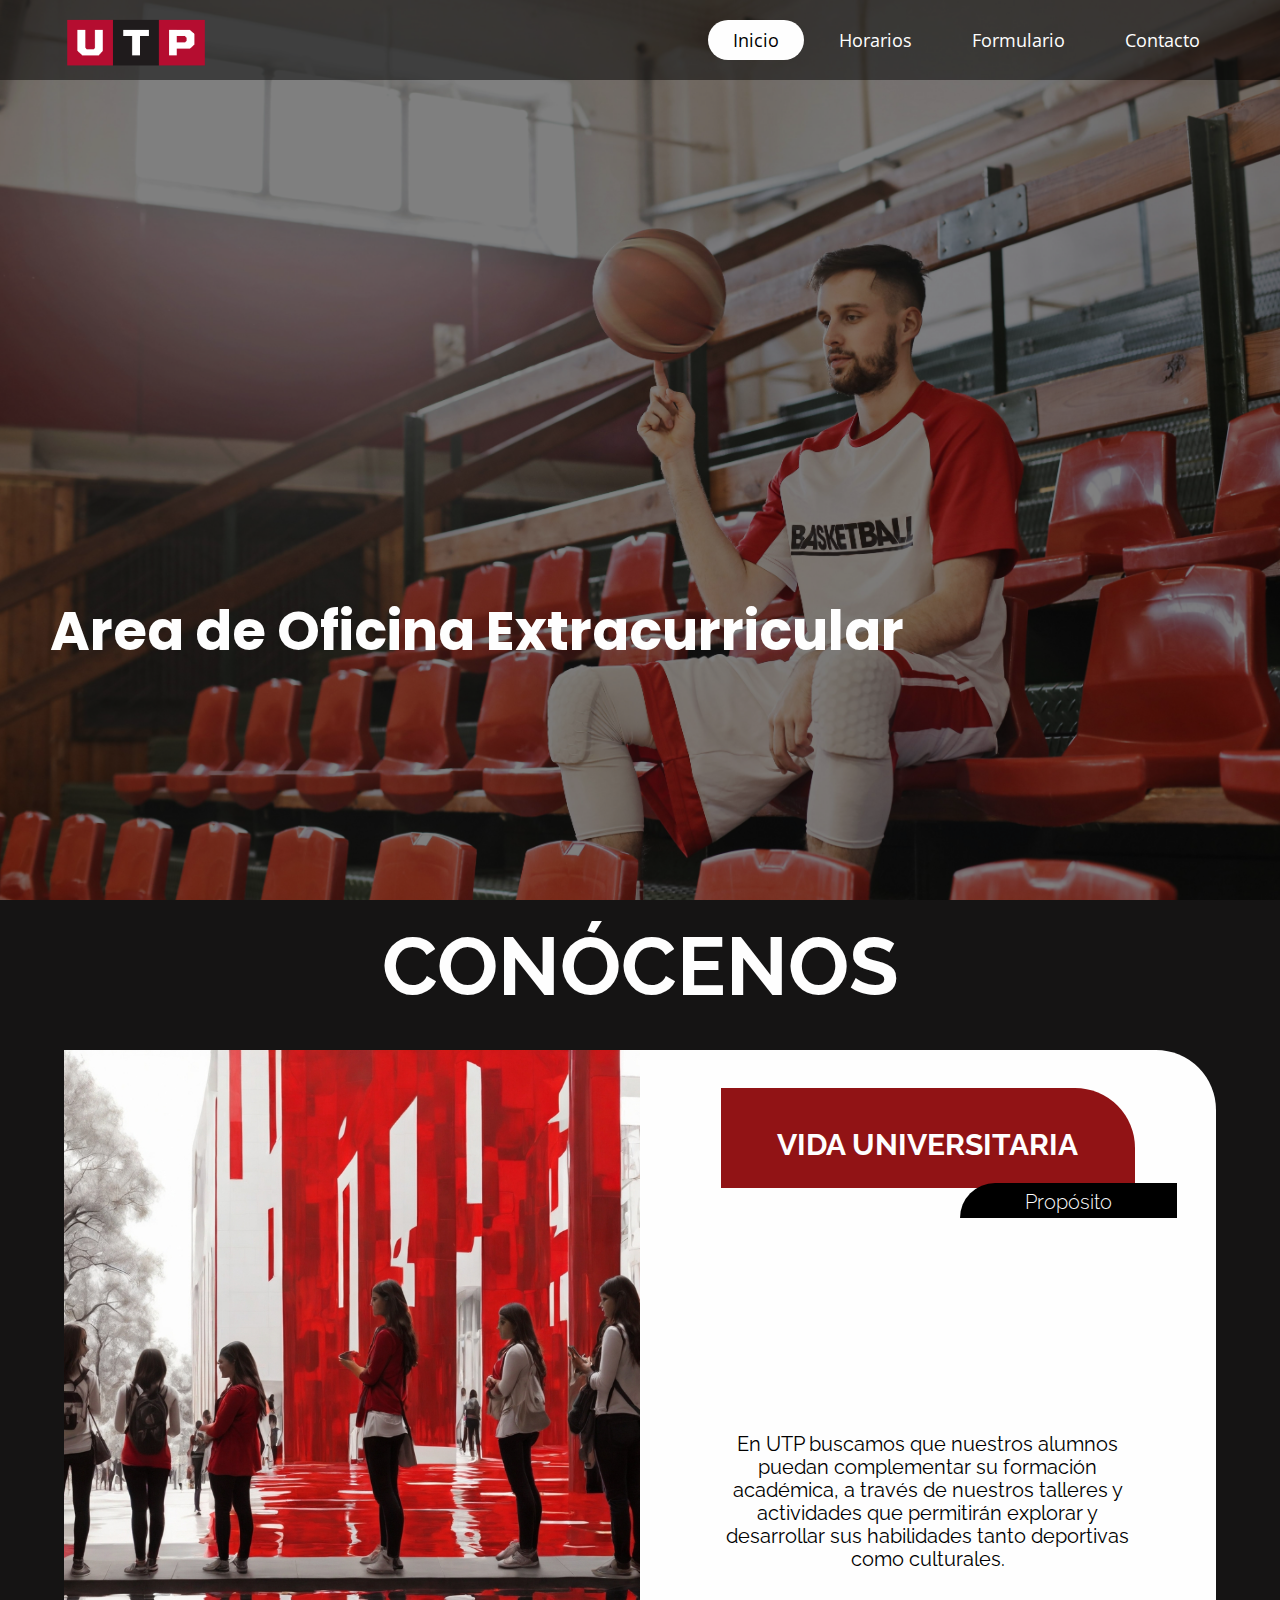
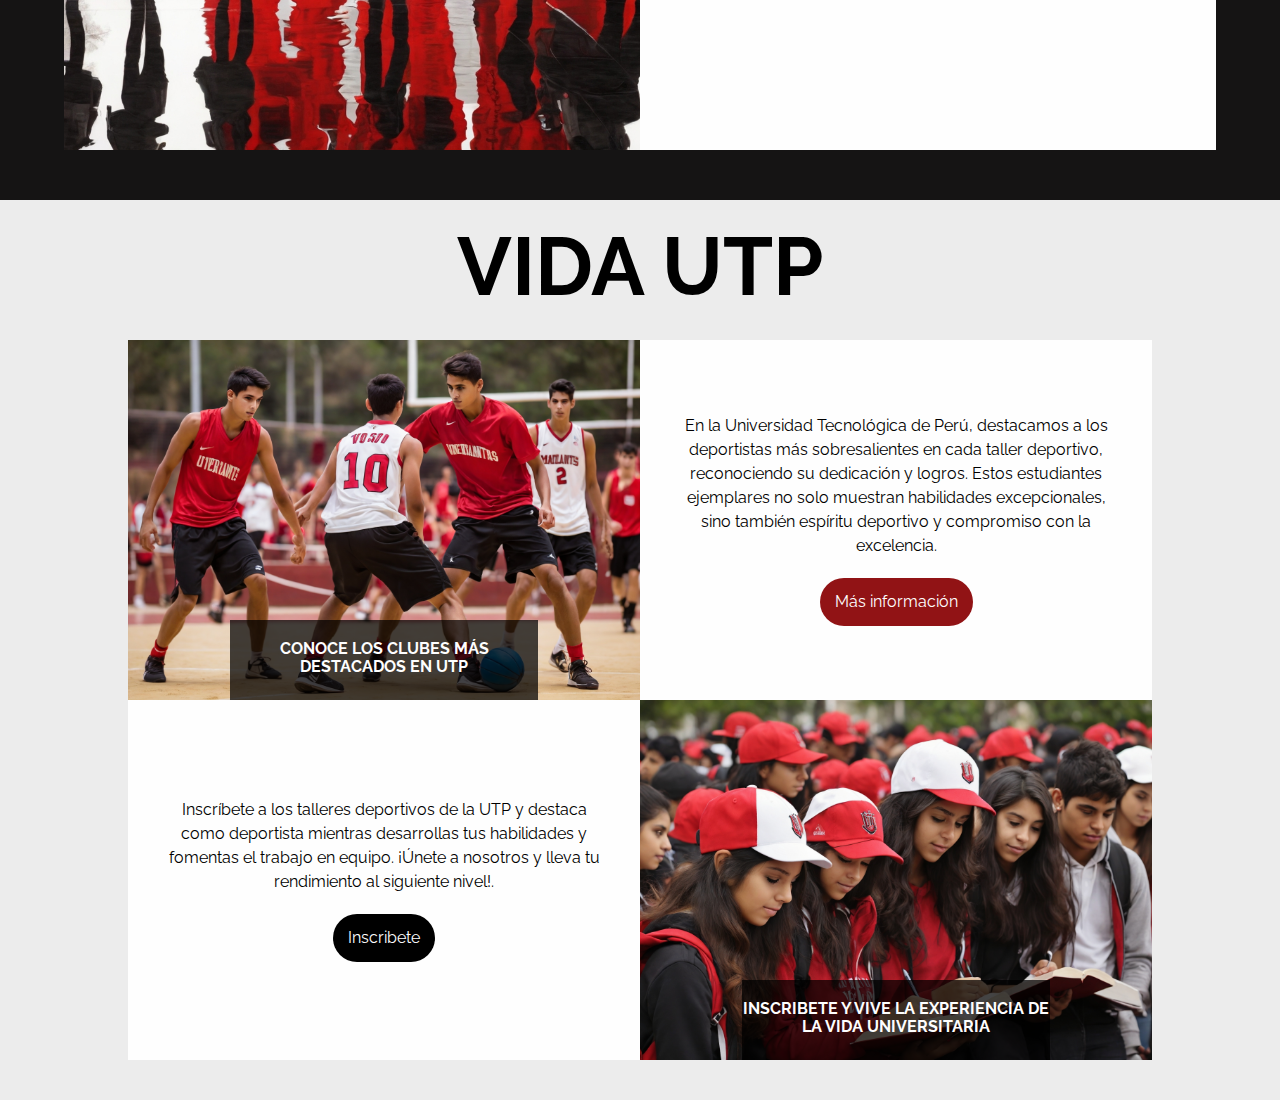
==== index.html @ 720a5a63 "Agregando Vida Utp - Sin responsive" ====
<!DOCTYPE html>
<html lang="es">

<head>
    <meta charset="UTF-8">
    <meta name="viewport" content="width=device-width, initial-scale=1.0">
    <link rel="stylesheet" href="normalize.css">
    <link rel="stylesheet" href="style.css">
    <title>Area Extracurricular</title>
</head>

<body>
    <header>
        <section class="navegacion">
            <div class="logo">
                <img src="img-nav/logo.png" alt="Logo">
            </div>

            <div class="hamburger">
                <div class="line"></div>
                <div class="line"></div>
                <div class="line"></div>
            </div>

            <nav class="nav-bar">
                <ul>
                    <li><a href="" class="active">Inicio</a></li>
                    <li><a href="">Horarios</a></li>
                    <li><a href="">Formulario</a></li>
                    <li><a href="">Contacto</a></li>
                </ul>
        </section>
        <section class="container-titulo">
            <h1 class="portada-titulo">Area de Oficina Extracurricular</h1>
        </section>
    </header>

    <section class="conocenos">
        <div class="conocenos-titulo">
            <h2>CONÓCENOS</h2>
        </div>
        <div class="conocenos-container">
            <div class="conocenos-image"></div>
            <div class="conocenos-descripcion">
                <div class="descripcion-container">
                    <div class="desc-container-1">
                        <h3>VIDA UNIVERSITARIA</h3>
                    </div>
                    <div class="desc-container-2">
                        <h4>Propósito</h4>
                    </div>
                </div>
                <div class="descripcion-parrafo">
                    <p>
                        En UTP buscamos que nuestros alumnos puedan complementar su formación académica, 
                        a través de nuestros talleres y actividades que permitirán explorar y desarrollar 
                        sus habilidades tanto deportivas como culturales.
                    </p>
                </div>
            </div>
        </div>
    </section>

    <section class="vida-utp">
        <div class="vida-utp__titulo">
            <h2>VIDA UTP</h2>
        </div>
        <div class="vida-utp__container">
            <div class="vida-utp__c1 cont-principal">
                <div class="vida-utp__box">
                    <p>Conoce los clubes más destacados
                        en utp</p>
                </div>
            </div>
            <div class="vida-utp__c2 cont-principal">
                <p>En la Universidad Tecnológica de Perú, destacamos a los deportistas más sobresalientes 
                    en cada taller deportivo, reconociendo su dedicación y logros. Estos estudiantes ejemplares 
                    no solo muestran habilidades excepcionales, sino también espíritu deportivo y compromiso 
                    con la excelencia.</p>
                <a href="">Más información</a>
            </div>
            <div class="vida-utp__c3 cont-principal">
                <p>Inscríbete a los talleres deportivos de la UTP y destaca como deportista mientras desarrollas 
                    tus habilidades y fomentas el trabajo en equipo. ¡Únete a nosotros y lleva tu rendimiento al 
                    siguiente nivel!.</p>
                <a href="">Inscribete</a>
            </div>
            <div class="vida-utp__c4 cont-principal">
                <div class="vida-utp__box">
                   <p>Inscribete y vive la experiencia de la vida universitaria</p>
                </div>
            </div>
        </div>
    </section>
    <script src="script.js"></script>
</body>

</html>
---- style.css ----
@import url("https://fonts.googleapis.com/css2?family=Open+Sans:ital,wght@0,300..800;1,300..800&family=Poppins:ital,wght@0,100;0,200;0,300;0,400;0,500;0,600;0,700;0,800;0,900;1,100;1,200;1,300;1,400;1,500;1,600;1,700;1,800;1,900&family=Raleway:ital,wght@0,100..900;1,100..900&display=swap");

* {
  margin: 0;
  padding: 0;
  box-sizing: border-box;
  list-style: none;
  text-decoration: none;
  font-family: "Raleway", sans-serif;
}

/************************ NAVEGACION *********************************/

header {
  background-image: url(img-nav/portada.jpg);
  background-size: cover;
  background-position: center;
  box-shadow: inset 0 0 0 1000px rgba(0, 0, 0, 0.5);
  width: 100%;
  height: 100vh;
}

.navegacion {
  width: 100%;
  height: 80px;
  background-color: rgba(0, 0, 0, 0.5);
  display: flex;
  align-items: center;
  justify-content: space-between;
  padding: 0 50px;
}

.navegacion .logo img {
  width: 150px;
  margin-top: 10px;
  margin-left: 10px;
}

.hamburger {
  display: none;
}

.nav-bar ul {
  display: flex;
}

.nav-bar ul li a {
  font-family: "Open Sans", sans-serif;
  display: block;
  color: #fefefe;
  font-size: 18px;
  padding: 10px 25px;
  border-radius: 50px;
  transition: 0.2s;
  margin: 0 5px;
}

.nav-bar ul li a:hover {
  background-color: #fefefe;
  color: black;
}

.nav-bar ul li a.active {
  background-color: #fefefe;
  color: black;
}

/************************ PORTADA *********************************/

.container-titulo {
  width: 100%;
  padding: 520px 50px 0 50px;
}

.portada-titulo {
  font-family: "Poppins", sans-serif;
  color: #fefefe;
  font-size: 54px;
  font-weight: bold;
  margin: 0;
}

/************************ CONOCENOS *********************************/

.conocenos {
  background-color: #151414;
  width: 100%;
  height: 100vh;
}

.conocenos-titulo {
  width: 90%;
  height: 120px;
  color: #fefefe;
  font-size: 54px;
  font-weight: bold;
  margin: 0 auto;
  text-align: center;
  padding: 20px 0;
}

.conocenos-container {
  width: 90%;
  height: calc(100vh - 200px);
  margin: 30px auto 0 auto;
  background-color: #fefefe;
  border-radius: 0 60px 0 0;
  display: flex;
}

.conocenos-image {
  width: 50%;
  height: 100%;
  background-image: url(img-presentacion/vida.jpg);
  background-size: cover;
  background-position: center;
}

.conocenos-descripcion {
  width: 50%;
  height: 100%;
  border-radius: inherit;
  display: flex;
  flex-direction: column;
  justify-content: space-evenly;
}

.descripcion-container {
  width: 90%;
  max-width: 600px;
  height: 30%;
  max-height: 165px;
  margin: 0 auto;
  position: relative;
  flex-direction: column;
  justify-content: start;
}

.desc-container-1 {
  width: 80%;
  height: 120px;
  margin: 0 auto;
  background-color: #911315;
  border-radius: 0 60px 0 0;
}

.desc-container-1 h3 {
  color: #fefefe;
  font-size: 36px;
  font-weight: bold;
  margin: 0;
  padding: 40px 0;
  text-align: center;
}

.desc-container-2 {
  width: 217px;
  height: 40px;
  background-color: #000000;
  border-radius: 60px 0 0 0;
  position: absolute;
  right: 10px;
  bottom: 25px;
}

.desc-container-2 h4 {
  text-align: center;
  font-size: 24px;
  color: #fefefe;
  padding-top: 8px;
  font-weight: 300;
}

.descripcion-parrafo {
  width: 90%;
  height: 60%;
  margin: 0 auto;
  font-size: 25px;
  text-align: center;
  padding: 040px;
  display: flex;
  align-items: center;
}

/************************ VIDA UTP *********************************/
.vida-utp{
    background-color: #ECECEC;
    width: 100%;
    height: 100vh;
}

.vida-utp__titulo{
    width: 80%;
    height: 120px;
    color: #000000;
    font-size: 54px;
    font-weight: bold;
    margin: 0 auto;
    text-align: center;
    padding: 20px 0;
}

.vida-utp__container{
    width: 80%;
    height: calc(100vh - 180px);
    margin: 20px auto 0 auto;
    background-color: #fefefe;
    display: flex;
    flex-wrap: wrap;
    flex-grow: 1;
}

.cont-principal{
    flex-basis: 50%;
    height: 50%;
}

.vida-utp__c1{
    background-image: url(img-presentacion/futbol.jpg);
    background-size: cover;
    background-position:top;
    display: flex;
    justify-content: center;
    align-items: end;
}

.vida-utp__c2{
    padding: 0 40px;
    display: flex;
    flex-direction: column;
    justify-content: center;
    align-items: center;
    gap: 20px;
}

.vida-utp__c2 p{
    text-align: center;
    line-height: 1.5;
}

.vida-utp__c2 a{
    background-color: #911315;
    border-radius: 50px;
    color: #fefefe;
    padding: 15px;
}


.vida-utp__c3{
    padding: 0 40px;
    display: flex;
    flex-direction: column;
    justify-content: center;
    align-items: center;
    gap: 20px;
}

.vida-utp__c3 p{
    text-align: center;
    line-height: 1.5;
}

.vida-utp__c3 a{
    background-color: #000000;
    border-radius: 50px;
    color: #fefefe;
    padding: 15px;
}

.vida-utp__c4{
    background-image: url(img-presentacion/estudiantes.jpg);
    background-size: cover;
    background-position:center;
    display: flex;
    justify-content: center;
    align-items: end;
}

.vida-utp__box{
    width: 60%;
    height: 80px;
    background-color: rgba(0, 0, 0, 0.72);
}

.vida-utp__box p{
    color: #fefefe;
    font-weight: bold;
    text-align: center;
    padding: 20px 0;
    text-transform: uppercase;
}


/************************ MEDIA QUERIES *********************************/

@media screen and (max-width: 1320px) {
  .navegacion {
    padding: 0 50px;
  }

  .desc-container-1 h3 {
    font-size: 30px;
  }

  .desc-container-2 h4 {
    font-size: 20px;
  }

  .descripcion-parrafo {
    font-size: 20px;
  }

  .desc-container-1 {
    height: 100px;
  }
  
  .desc-container-2 {
    height: 35px;
    bottom: 35px;
  }
}

@media screen and (max-width: 1100px) {
  .navegacion {
    padding: 0 30px;
  }

  .portada-titulo {
    font-size: 45px;
  }

  .conocenos-image{
    display: none;
  }

  .conocenos-descripcion {
    flex-grow: 1;
  }

  .conocenos-container {
    background-image: url(img-presentacion/vida.jpg);
    background-size: cover;
    background-position: center;
    box-shadow: inset 0 0 0 1000px rgba(0, 0, 0, 0.4);
  }

  .desc-container-1 {
    background-color: #DDDDDD;
  }

  .desc-container-1 h3 {
    color: #000000;
  }

  .descripcion-parrafo {
    color: #ffffff;
    font-weight: 500;
    line-height: 1.5;
    background-color: rgba(0, 0, 0, 0.6);
    height: 40%;
  }
}

@media screen and (max-width: 900px) {
  .hamburger {
    display: block;
    cursor: pointer;
  }

  .hamburger .line {
    width: 30px;
    height: 3px;
    background-color: #fefefe;
    margin: 6px 0;
  }

  .nav-bar {
    height: 0;
    position: absolute;
    top: 80px;
    left: 0;
    right: 0;
    width: 100vw;
    background-color: #11101b;
    transition: 0.2s;
    overflow: hidden;
  }

  .nav-bar.active {
    height: 450px;
  }

  .nav-bar ul {
    display: block;
    width: fit-content;
    margin: 80px auto 0 auto;
    text-align: center;
    transition: 0.5s;
    opacity: 0;
  }

  .nav-bar.active ul {
    opacity: 1;
  }

  .nav-bar ul li a {
    margin-bottom: 12px;
  }

  .portada-titulo {
    font-size: 36px;
    text-align: center;
    margin: 0;
  }
}

@media screen and (max-width: 768px) {
  .portada-titulo {
    font-size: 26px;
    margin: 0;
    text-align: center;
  }

  .conocenos-titulo {
    font-size: 45px;
    padding: 40px 0;
  }

  .descripcion-parrafo {
    font-size: 18px;
  }
}
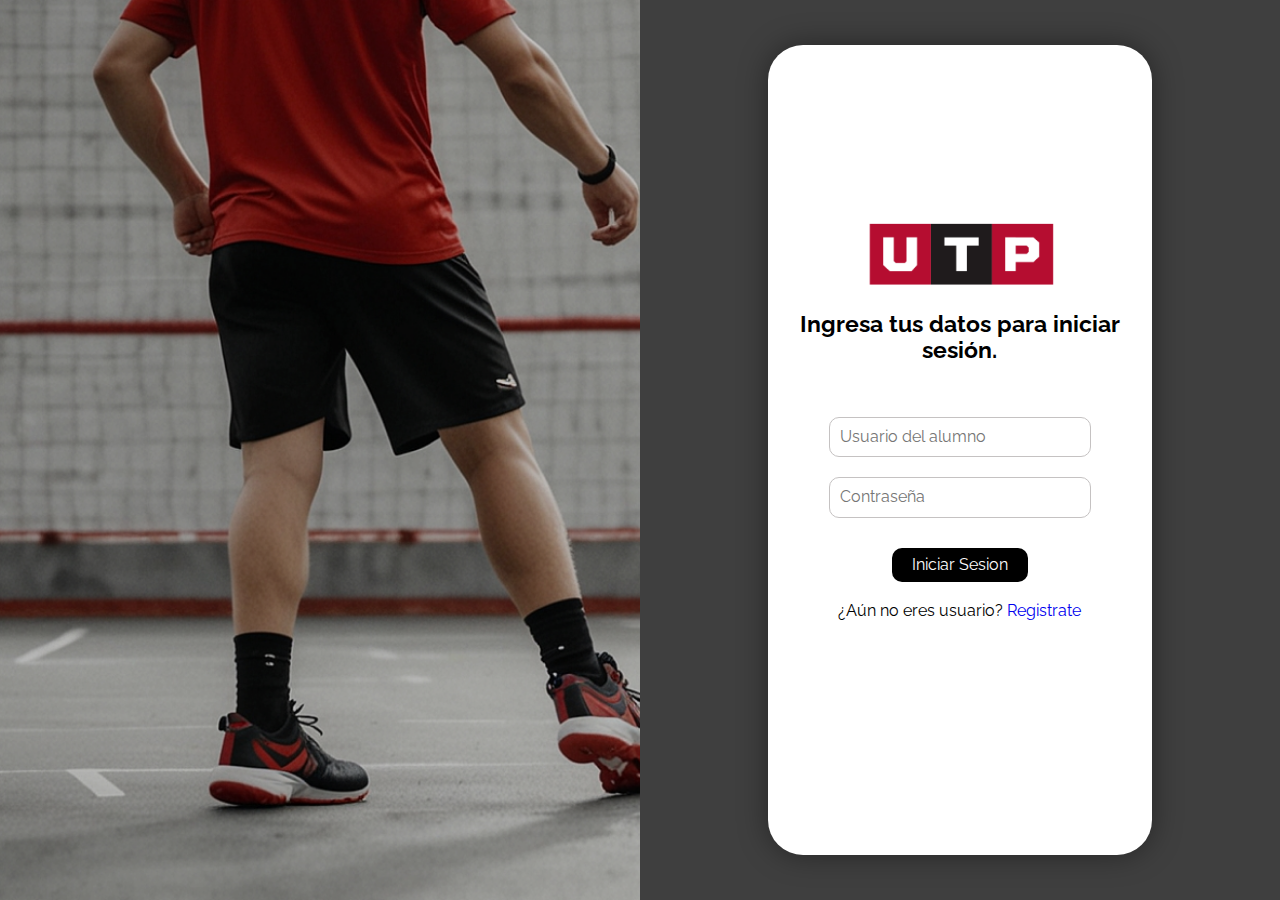
==== commit 9a56ada6: "Login responsive" ====
--- a/index.html
+++ b/index.html
@@ -1,98 +1,40 @@
 <!DOCTYPE html>
 <html lang="es">
-
 <head>
     <meta charset="UTF-8">
     <meta name="viewport" content="width=device-width, initial-scale=1.0">
-    <link rel="stylesheet" href="normalize.css">
-    <link rel="stylesheet" href="style.css">
-    <title>Area Extracurricular</title>
+    <link rel="stylesheet" href="css/normalize.css">
+    <link rel="stylesheet" href="css/login.css">
+    <title>Login</title>
 </head>
+<body>
+    <section class="login-background">
+        <div class="login-imagen"></div>
 
-<body>
-    <header>
-        <section class="navegacion">
-            <div class="logo">
-                <img src="img-nav/logo.png" alt="Logo">
+        <div class="login-container-form">
+            <div class="form-logo">
+                <img src="/img-nav/logo.png" alt="logo">
             </div>
-
-            <div class="hamburger">
-                <div class="line"></div>
-                <div class="line"></div>
-                <div class="line"></div>
+            <div class="form-titulo">
+                <p>Ingresa tus datos para iniciar sesión.</p>
             </div>
-
-            <nav class="nav-bar">
-                <ul>
-                    <li><a href="" class="active">Inicio</a></li>
-                    <li><a href="">Horarios</a></li>
-                    <li><a href="">Formulario</a></li>
-                    <li><a href="">Contacto</a></li>
-                </ul>
-        </section>
-        <section class="container-titulo">
-            <h1 class="portada-titulo">Area de Oficina Extracurricular</h1>
-        </section>
-    </header>
-
-    <section class="conocenos">
-        <div class="conocenos-titulo">
-            <h2>CONÓCENOS</h2>
+            <div class="form-login">
+                <form class="formulario">
+                    <div class="user-login">
+                      <input type="text" name="user" placeholder="Usuario del alumno" required />
+                    </div>
+                    <div class="user-login">
+                      <input type="password" name="password" placeholder="Contraseña" required />
+                    </div>
+                    <div class="btn-registro">
+                      <a href="index.html"><input type="button" name="Inicio" value="Iniciar Sesion"/></a>
+                      <p>¿Aún no eres usuario? <a href="registro.html">Registrate</a></p>
+                    </div>
+                  </form>
+            </div>
+            <div class="form-registro"></div>
         </div>
-        <div class="conocenos-container">
-            <div class="conocenos-image"></div>
-            <div class="conocenos-descripcion">
-                <div class="descripcion-container">
-                    <div class="desc-container-1">
-                        <h3>VIDA UNIVERSITARIA</h3>
-                    </div>
-                    <div class="desc-container-2">
-                        <h4>Propósito</h4>
-                    </div>
-                </div>
-                <div class="descripcion-parrafo">
-                    <p>
-                        En UTP buscamos que nuestros alumnos puedan complementar su formación académica, 
-                        a través de nuestros talleres y actividades que permitirán explorar y desarrollar 
-                        sus habilidades tanto deportivas como culturales.
-                    </p>
-                </div>
-            </div>
-        </div>
+        
     </section>
-
-    <section class="vida-utp">
-        <div class="vida-utp__titulo">
-            <h2>VIDA UTP</h2>
-        </div>
-        <div class="vida-utp__container">
-            <div class="vida-utp__c1 cont-principal">
-                <div class="vida-utp__box">
-                    <p>Conoce los clubes más destacados
-                        en utp</p>
-                </div>
-            </div>
-            <div class="vida-utp__c2 cont-principal">
-                <p>En la Universidad Tecnológica de Perú, destacamos a los deportistas más sobresalientes 
-                    en cada taller deportivo, reconociendo su dedicación y logros. Estos estudiantes ejemplares 
-                    no solo muestran habilidades excepcionales, sino también espíritu deportivo y compromiso 
-                    con la excelencia.</p>
-                <a href="">Más información</a>
-            </div>
-            <div class="vida-utp__c3 cont-principal">
-                <p>Inscríbete a los talleres deportivos de la UTP y destaca como deportista mientras desarrollas 
-                    tus habilidades y fomentas el trabajo en equipo. ¡Únete a nosotros y lleva tu rendimiento al 
-                    siguiente nivel!.</p>
-                <a href="">Inscribete</a>
-            </div>
-            <div class="vida-utp__c4 cont-principal">
-                <div class="vida-utp__box">
-                   <p>Inscribete y vive la experiencia de la vida universitaria</p>
-                </div>
-            </div>
-        </div>
-    </section>
-    <script src="script.js"></script>
 </body>
-
 </html>--- a/css/login.css
+++ b/css/login.css
@@ -0,0 +1,174 @@
+@import url("https://fonts.googleapis.com/css2?family=Open+Sans:ital,wght@0,300..800;1,300..800&family=Poppins:ital,wght@0,100;0,200;0,300;0,400;0,500;0,600;0,700;0,800;0,900;1,100;1,200;1,300;1,400;1,500;1,600;1,700;1,800;1,900&family=Raleway:ital,wght@0,100..900;1,100..900&display=swap");
+
+* {
+    margin: 0;
+    padding: 0;
+    box-sizing: border-box;
+    list-style: none;
+    text-decoration: none;
+    font-family: "Raleway", sans-serif;
+  }
+
+  .login-background{
+    width: 100%;
+    height: 100vh;
+    display: flex;
+    background-color: #000000c0;
+    align-items: center;
+  }
+
+  .login-imagen{
+    width: 50%;
+    height: 100vh;
+    background-image: url(/img-login/image-login.png);
+    background-size: cover;
+    background-position: center;
+    box-shadow: inset 0 0 0 2000px rgba(0, 0, 0, 0.2);
+  }
+
+  .login-container-form{
+    width: 30%;
+    height: 90vh;
+    margin: 0 auto;
+    display: flex;
+    flex-direction: column;
+    justify-content: center;
+    gap: 20px;
+    background-color: rgb(255, 255, 255);
+    border-radius: 35px;
+    box-shadow: 0 0 30px rgba(0, 0, 0, 0.403);
+  }
+
+  .login-container-form > div{
+    width: 85%;
+    margin: 0 auto;
+    background-color: white;
+  }
+
+  .form-logo{
+    display: flex;
+    justify-content: center;
+  }
+
+  .form-logo img{
+    max-width: 200px;
+    height: auto;
+  }
+
+  .form-titulo{
+    text-align: center;
+    font-size: 2.5vh;
+    font-weight: bold;
+  }
+
+  .form-login{
+    height: 280px;
+    display: flex;
+    justify-content: center;
+    align-items: center;
+  }
+
+  .formulario{
+    width: 100%;
+    display: flex;
+    flex-direction: column;
+    justify-content: center;
+    align-items: center;
+  }
+
+  .user-login{
+    width: 80%;
+    display: flex;
+    justify-content: center;
+    align-items: center;
+    margin-bottom: 20px;
+}
+
+.user-login input{
+  width: 100%;
+  padding: 10px;
+  border-radius: 10px;
+  border: thin solid #c5c2c2;
+}
+
+.btn-registro{
+  display: flex;
+  flex-direction: column;
+  justify-content: space-evenly;
+  gap: 10px;
+  align-items: center;
+  margin: 10px 0;
+}
+
+.btn-registro input{
+  padding: 8px 20px;
+  background-color: rgb(0, 0, 0);
+  border: none;
+  border-radius: 10px;
+  color: #fefefe;
+  font-size: 1rem;
+  margin-bottom: 10px;
+}
+
+@media screen and (max-width: 1270px){
+  .form-titulo{
+    font-size:2.3vh;
+}
+
+.user-login input{
+  font-size: 0.9rem;
+}
+
+.btn-registro input,
+.btn-registro p{
+  font-size: 0.9rem;
+}
+
+}
+@media screen and (max-width: 950px){
+  
+  html,body{
+    height: 100%;
+  }
+  
+  .login-background{
+    height: 100%;
+    background-color: #ACADA7;
+    background-image: url(/img-login/login-responsive.jpg);
+    background-size: cover;
+    background-position: center;
+    box-shadow: inset 0 0 0 2000px rgba(0, 0, 0, 0.427);
+  }
+
+  .login-imagen{
+    display:none;
+  }
+
+  .login-container-form{
+    width: 50%;
+    height: 65%;
+  }
+  
+}
+@media screen and (max-width: 864px){
+  .form-titulo p{
+    font-size: 20px;
+    margin: 0 20px;
+  }
+  
+}
+@media screen and (max-width: 428px){
+  .login-container-form{
+    width: 80%;
+  }
+
+  .form-logo img{
+    width: 150px;
+    height: auto;
+  }
+
+  .login-container-form .form-logo{
+    margin-top: 20px;
+  }
+
+}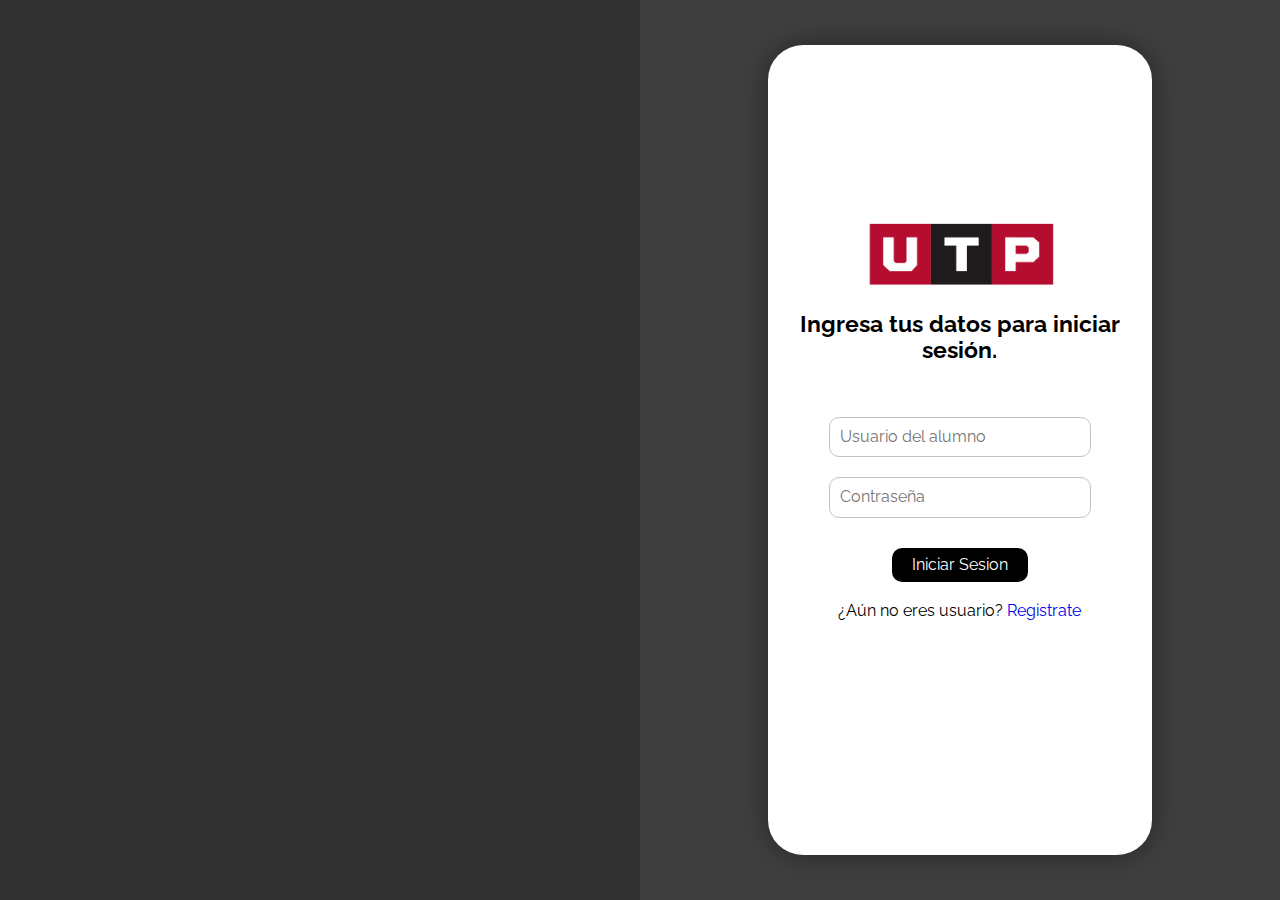
==== commit ae4fa4e2: ""Imagenes"" ====
--- a/index.html
+++ b/index.html
@@ -13,7 +13,7 @@
 
         <div class="login-container-form">
             <div class="form-logo">
-                <img src="/img-nav/logo.png" alt="logo">
+                <img src="img-nav/logo.png" alt="logo">
             </div>
             <div class="form-titulo">
                 <p>Ingresa tus datos para iniciar sesión.</p>
--- a/css/login.css
+++ b/css/login.css
@@ -20,7 +20,7 @@
   .login-imagen{
     width: 50%;
     height: 100vh;
-    background-image: url(/img-login/image-login.png);
+    background-image: url(img-login/image-login.png);
     background-size: cover;
     background-position: center;
     box-shadow: inset 0 0 0 2000px rgba(0, 0, 0, 0.2);
@@ -134,7 +134,7 @@
   .login-background{
     height: 100%;
     background-color: #ACADA7;
-    background-image: url(/img-login/login-responsive.jpg);
+    background-image: url(img-login/login-responsive.jpg);
     background-size: cover;
     background-position: center;
     box-shadow: inset 0 0 0 2000px rgba(0, 0, 0, 0.427);
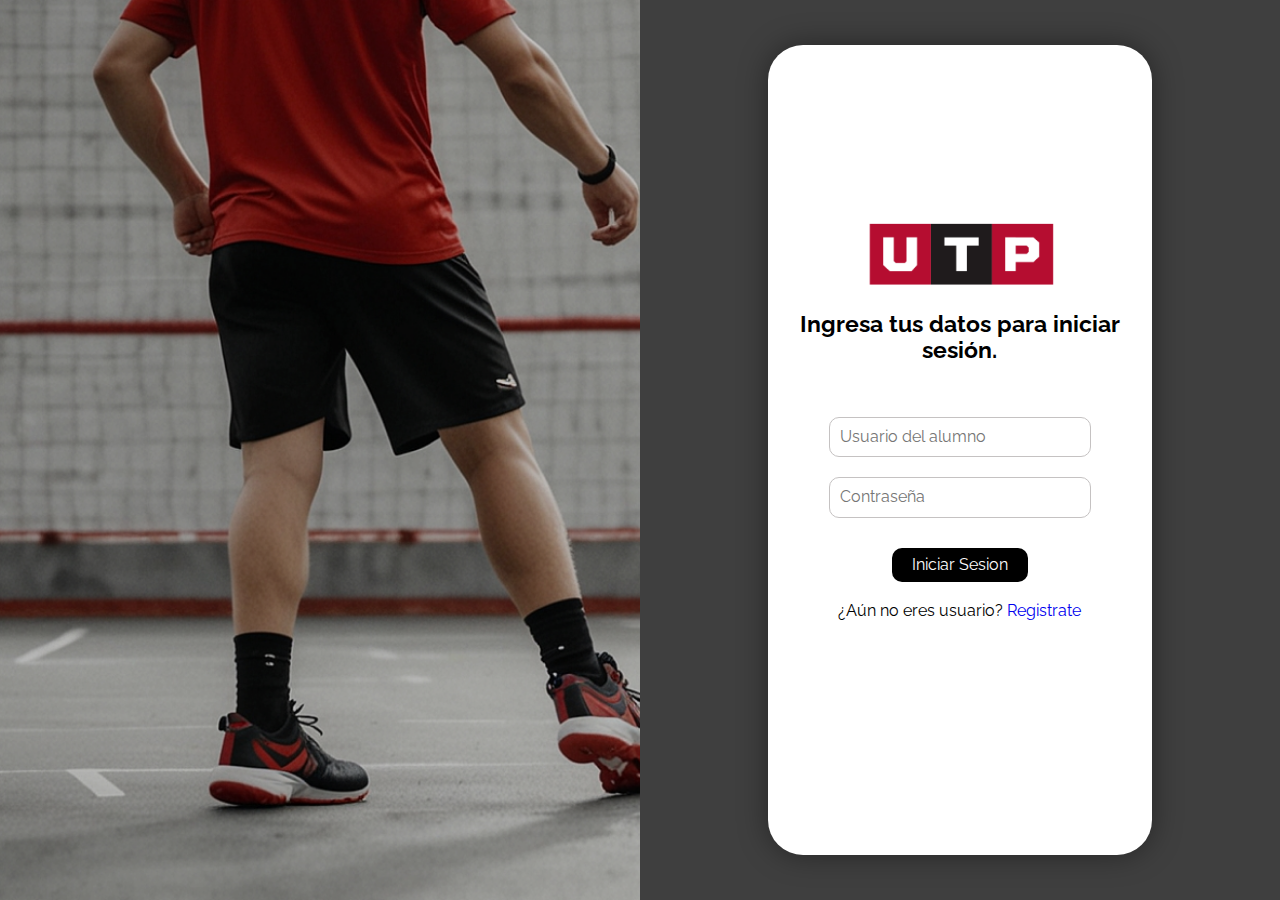
==== commit 71152775: "Rutas de imagenes" ====
--- a/index.html
+++ b/index.html
@@ -13,7 +13,7 @@
 
         <div class="login-container-form">
             <div class="form-logo">
-                <img src="img-nav/logo.png" alt="logo">
+                <img src="../img-nav/logo.png" alt="logo">
             </div>
             <div class="form-titulo">
                 <p>Ingresa tus datos para iniciar sesión.</p>
--- a/css/login.css
+++ b/css/login.css
@@ -20,7 +20,7 @@
   .login-imagen{
     width: 50%;
     height: 100vh;
-    background-image: url(img-login/image-login.png);
+    background-image: url(../img-login/image-login.png);
     background-size: cover;
     background-position: center;
     box-shadow: inset 0 0 0 2000px rgba(0, 0, 0, 0.2);
@@ -134,7 +134,7 @@
   .login-background{
     height: 100%;
     background-color: #ACADA7;
-    background-image: url(img-login/login-responsive.jpg);
+    background-image: url(../img-login/login-responsive.jpg);
     background-size: cover;
     background-position: center;
     box-shadow: inset 0 0 0 2000px rgba(0, 0, 0, 0.427);
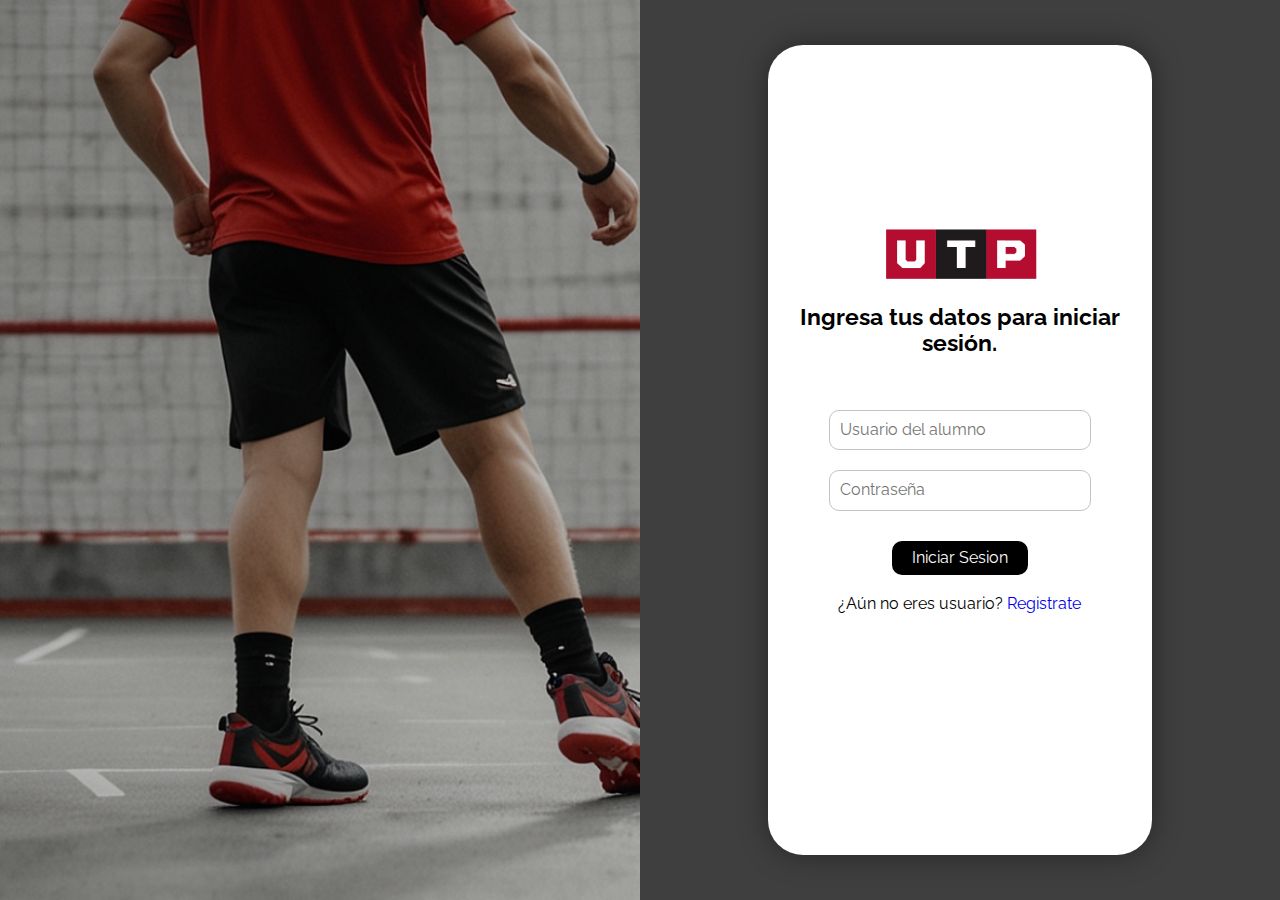
==== commit 73b2cd79: "Rediseño de la pagina web" ====
--- a/index.html
+++ b/index.html
@@ -13,28 +13,28 @@
 
         <div class="login-container-form">
             <div class="form-logo">
-                <img src="../img-nav/logo.png" alt="logo">
+                <img src="./img-nav/logo.webp" alt="logo">
             </div>
             <div class="form-titulo">
                 <p>Ingresa tus datos para iniciar sesión.</p>
             </div>
             <div class="form-login">
-                <form class="formulario">
+                <form class="formulario" id="myForm">
                     <div class="user-login">
-                      <input type="text" name="user" placeholder="Usuario del alumno" required />
+                      <input type="text" name="user" id="usuario" placeholder="Usuario del alumno" required />
                     </div>
                     <div class="user-login">
-                      <input type="password" name="password" placeholder="Contraseña" required />
+                      <input type="password" name="password" id="contrasenia" placeholder="Contraseña" required />
                     </div>
                     <div class="btn-registro">
-                      <a href="index.html"><input type="button" name="Inicio" value="Iniciar Sesion"/></a>
+                      <a href="principal.html"><input type="submit" name="Inicio" value="Iniciar Sesion"/></a>
                       <p>¿Aún no eres usuario? <a href="registro.html">Registrate</a></p>
                     </div>
                   </form>
             </div>
             <div class="form-registro"></div>
         </div>
-        
     </section>
+    <script src="./js/validarLogin.js"></script>
 </body>
 </html>--- a/css/login.css
+++ b/css/login.css
@@ -51,7 +51,8 @@
   }
 
   .form-logo img{
-    max-width: 200px;
+    width: 50%;
+    min-width: 150px;
     height: auto;
   }
 
